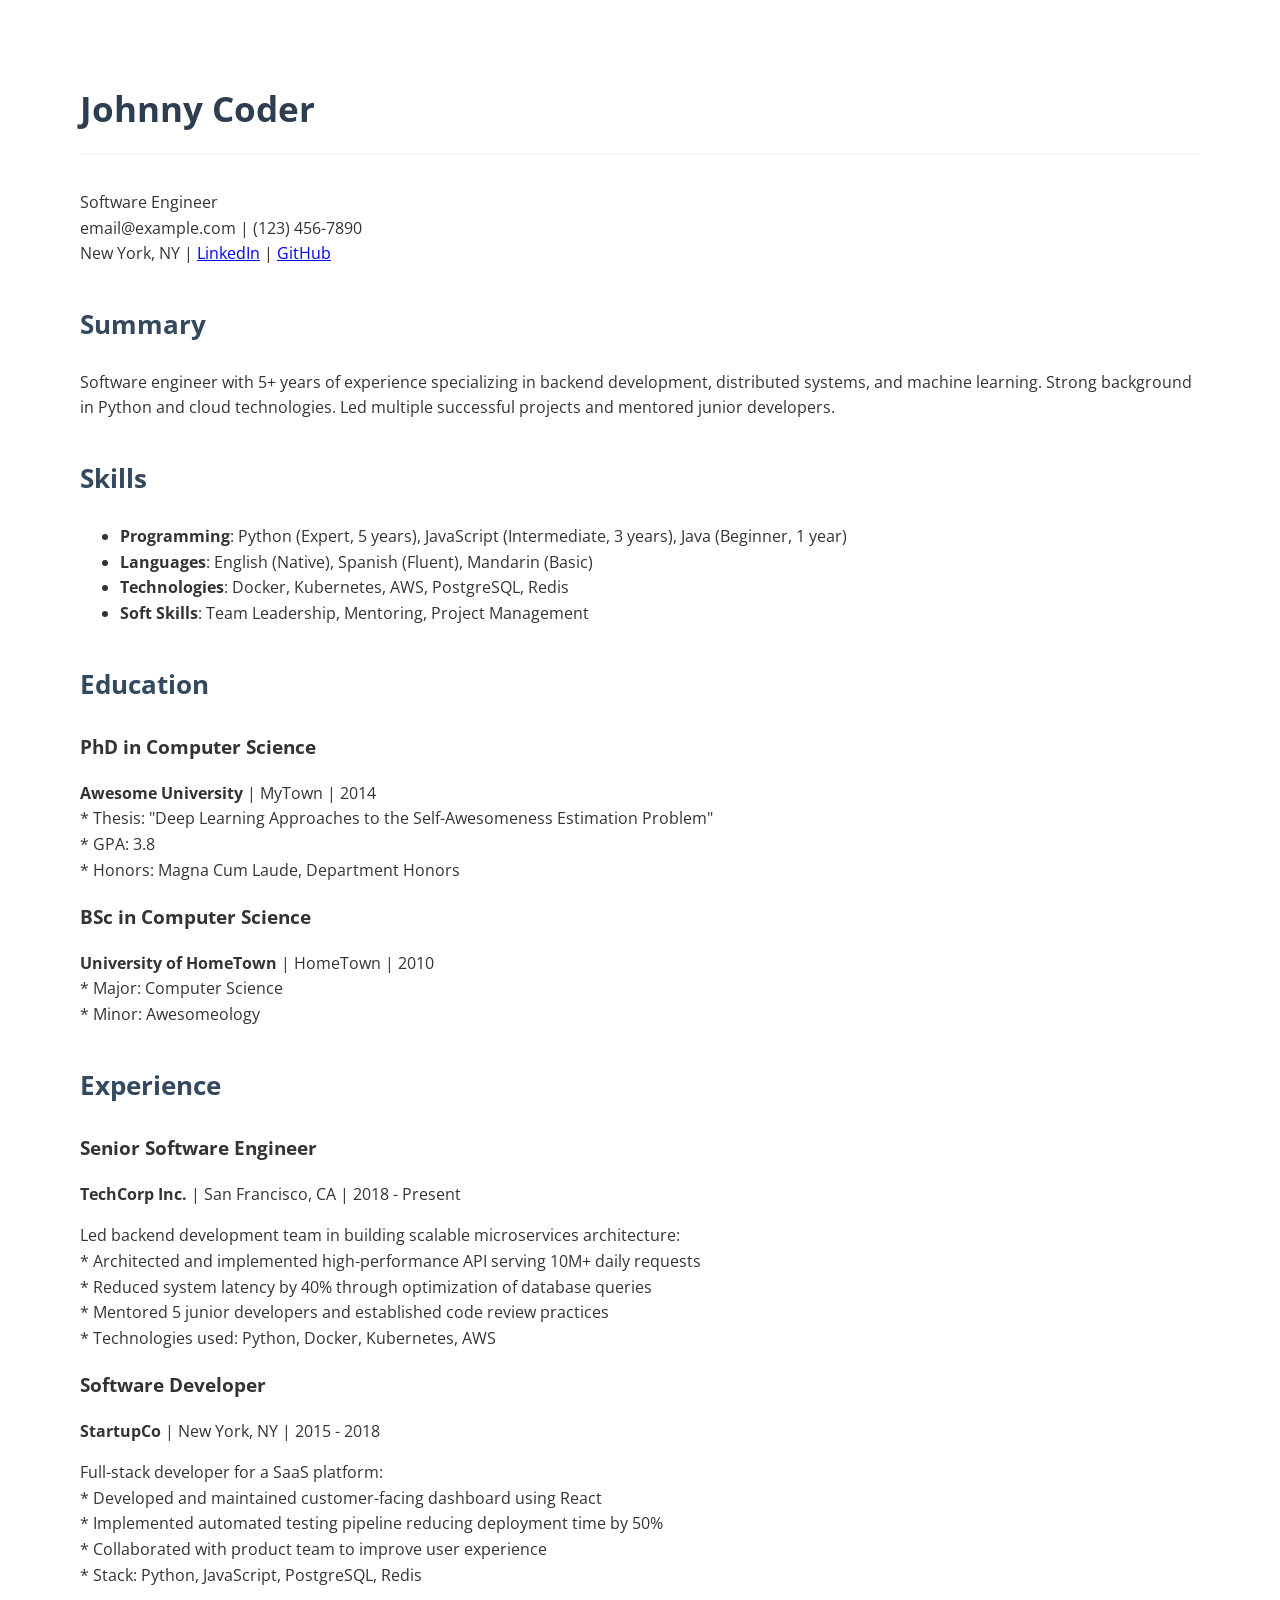
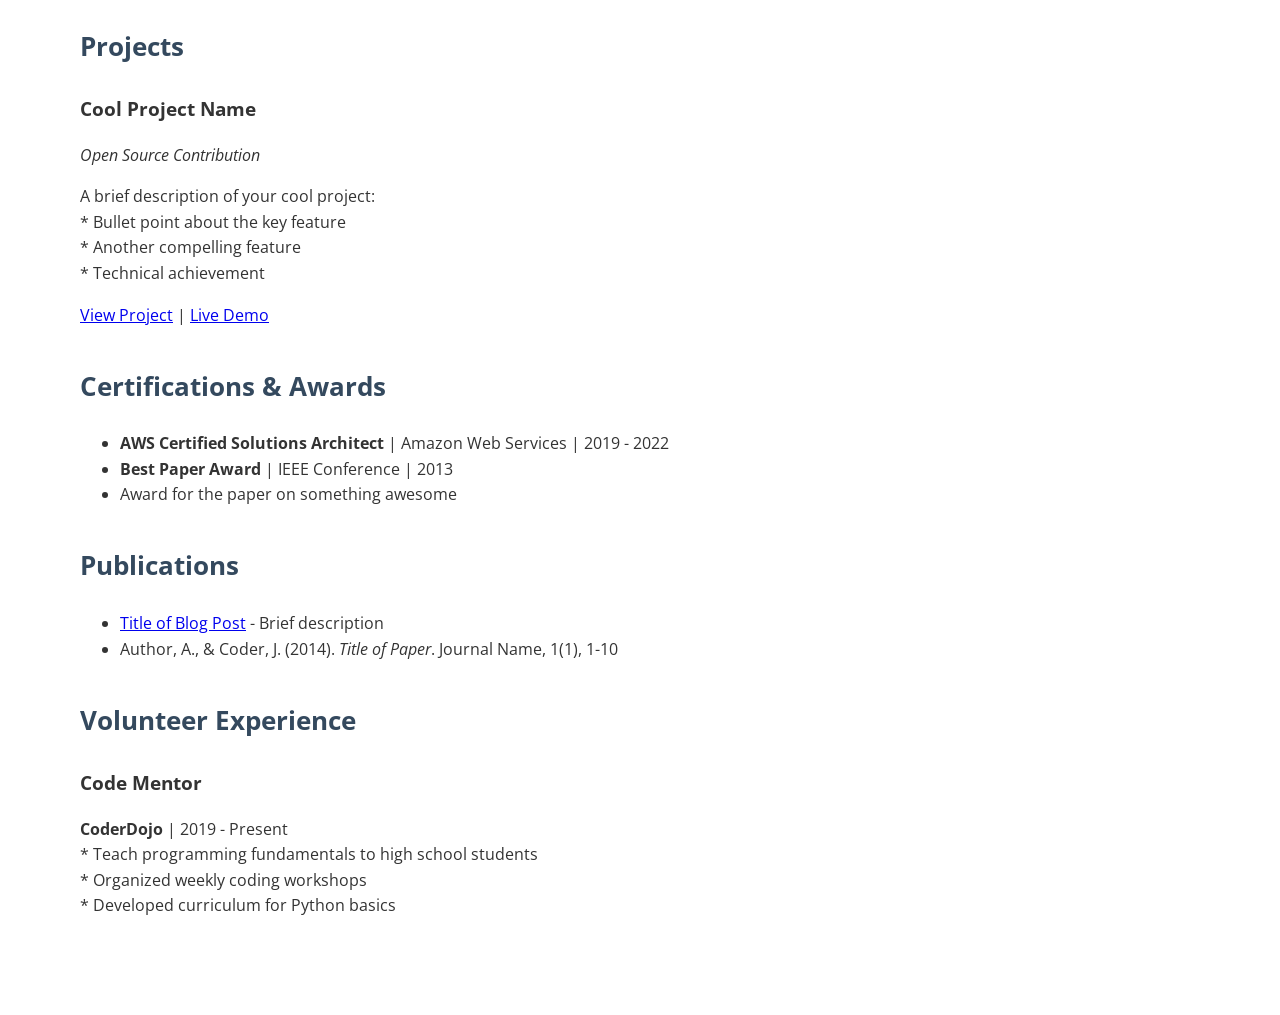
==== resume.html @ af40e11d "Create resume.html" ====
<!DOCTYPE html>
<html>
<head>
    <meta charset="utf-8">
    <style>@import url('https://fonts.googleapis.com/css2?family=Open+Sans:wght@400;600&display=swap');

body { 
    font-family: 'Open Sans', sans-serif;
    margin: 0;
    padding: 0;
    background: #ffffff;
    color: #333;
    line-height: 1.6;
    min-height: 100vh;
}

.rendered-content {
    background: #ffffff;
    padding: 40px;
}

.content-wrapper {
    font-family: 'Open Sans', sans-serif;
    color: #333;
    line-height: 1.6;
    max-width: 100%;
    padding: 40px;
    min-height: 100vh;
}

.content-wrapper h1 {
    // ...existing h1 styles...
}

h1 {
    color: #2c3e50;
    font-size: 2.2em;
    margin: 0 0 1em 0;
    padding-bottom: 0.5em;
    border-bottom: 1px solid #eee;
}

h2 {
    color: #34495e;
    font-size: 1.6em;
    margin: 1.5em 0 0.5em 0;
    padding-bottom: 0.3em;
}

section {
    margin: 30px 0;
    padding: 20px;
    background: #fafafa;
    border-left: 3px solid #2c3e50;
}

/* ...rest of the minimal styles... */</style>
</head>
<body><div class="rendered-content"><div class="content-wrapper"><h1>Johnny Coder</h1>
<p>Software Engineer<br />
email@example.com | (123) 456-7890<br />
New York, NY | <a href="https://linkedin.com/in/johndoe">LinkedIn</a> | <a href="https://github.com/johndoe">GitHub</a></p>
<h2>Summary</h2>
<p>Software engineer with 5+ years of experience specializing in backend development, distributed systems, and machine learning. Strong background in Python and cloud technologies. Led multiple successful projects and mentored junior developers.</p>
<h2>Skills</h2>
<ul>
<li><strong>Programming</strong>: Python (Expert, 5 years), JavaScript (Intermediate, 3 years), Java (Beginner, 1 year)</li>
<li><strong>Languages</strong>: English (Native), Spanish (Fluent), Mandarin (Basic)</li>
<li><strong>Technologies</strong>: Docker, Kubernetes, AWS, PostgreSQL, Redis</li>
<li><strong>Soft Skills</strong>: Team Leadership, Mentoring, Project Management</li>
</ul>
<h2>Education</h2>
<h3>PhD in Computer Science</h3>
<p><strong>Awesome University</strong> | MyTown | 2014<br />
* Thesis: "Deep Learning Approaches to the Self-Awesomeness Estimation Problem"<br />
* GPA: 3.8<br />
* Honors: Magna Cum Laude, Department Honors</p>
<h3>BSc in Computer Science</h3>
<p><strong>University of HomeTown</strong> | HomeTown | 2010<br />
* Major: Computer Science<br />
* Minor: Awesomeology</p>
<h2>Experience</h2>
<h3>Senior Software Engineer</h3>
<p><strong>TechCorp Inc.</strong> | San Francisco, CA | 2018 - Present</p>
<p>Led backend development team in building scalable microservices architecture:<br />
* Architected and implemented high-performance API serving 10M+ daily requests<br />
* Reduced system latency by 40% through optimization of database queries<br />
* Mentored 5 junior developers and established code review practices<br />
* Technologies used: Python, Docker, Kubernetes, AWS</p>
<h3>Software Developer</h3>
<p><strong>StartupCo</strong> | New York, NY | 2015 - 2018</p>
<p>Full-stack developer for a SaaS platform:<br />
* Developed and maintained customer-facing dashboard using React<br />
* Implemented automated testing pipeline reducing deployment time by 50%<br />
* Collaborated with product team to improve user experience<br />
* Stack: Python, JavaScript, PostgreSQL, Redis</p>
<h2>Projects</h2>
<h3>Cool Project Name</h3>
<p><em>Open Source Contribution</em></p>
<p>A brief description of your cool project:<br />
* Bullet point about the key feature<br />
* Another compelling feature<br />
* Technical achievement</p>
<p><a href="https://github.com/username/project">View Project</a> | <a href="https://demo.project.com">Live Demo</a></p>
<h2>Certifications &amp; Awards</h2>
<ul>
<li><strong>AWS Certified Solutions Architect</strong> | Amazon Web Services | 2019 - 2022</li>
<li><strong>Best Paper Award</strong> | IEEE Conference | 2013</li>
<li>Award for the paper on something awesome</li>
</ul>
<h2>Publications</h2>
<ul>
<li><a href="http://example.com/blog1">Title of Blog Post</a> - Brief description</li>
<li>Author, A., &amp; Coder, J. (2014). <em>Title of Paper</em>. Journal Name, 1(1), 1-10</li>
</ul>
<h2>Volunteer Experience</h2>
<h3>Code Mentor</h3>
<p><strong>CoderDojo</strong> | 2019 - Present<br />
* Teach programming fundamentals to high school students<br />
* Organized weekly coding workshops<br />
* Developed curriculum for Python basics</p></div></div></body>
</html>
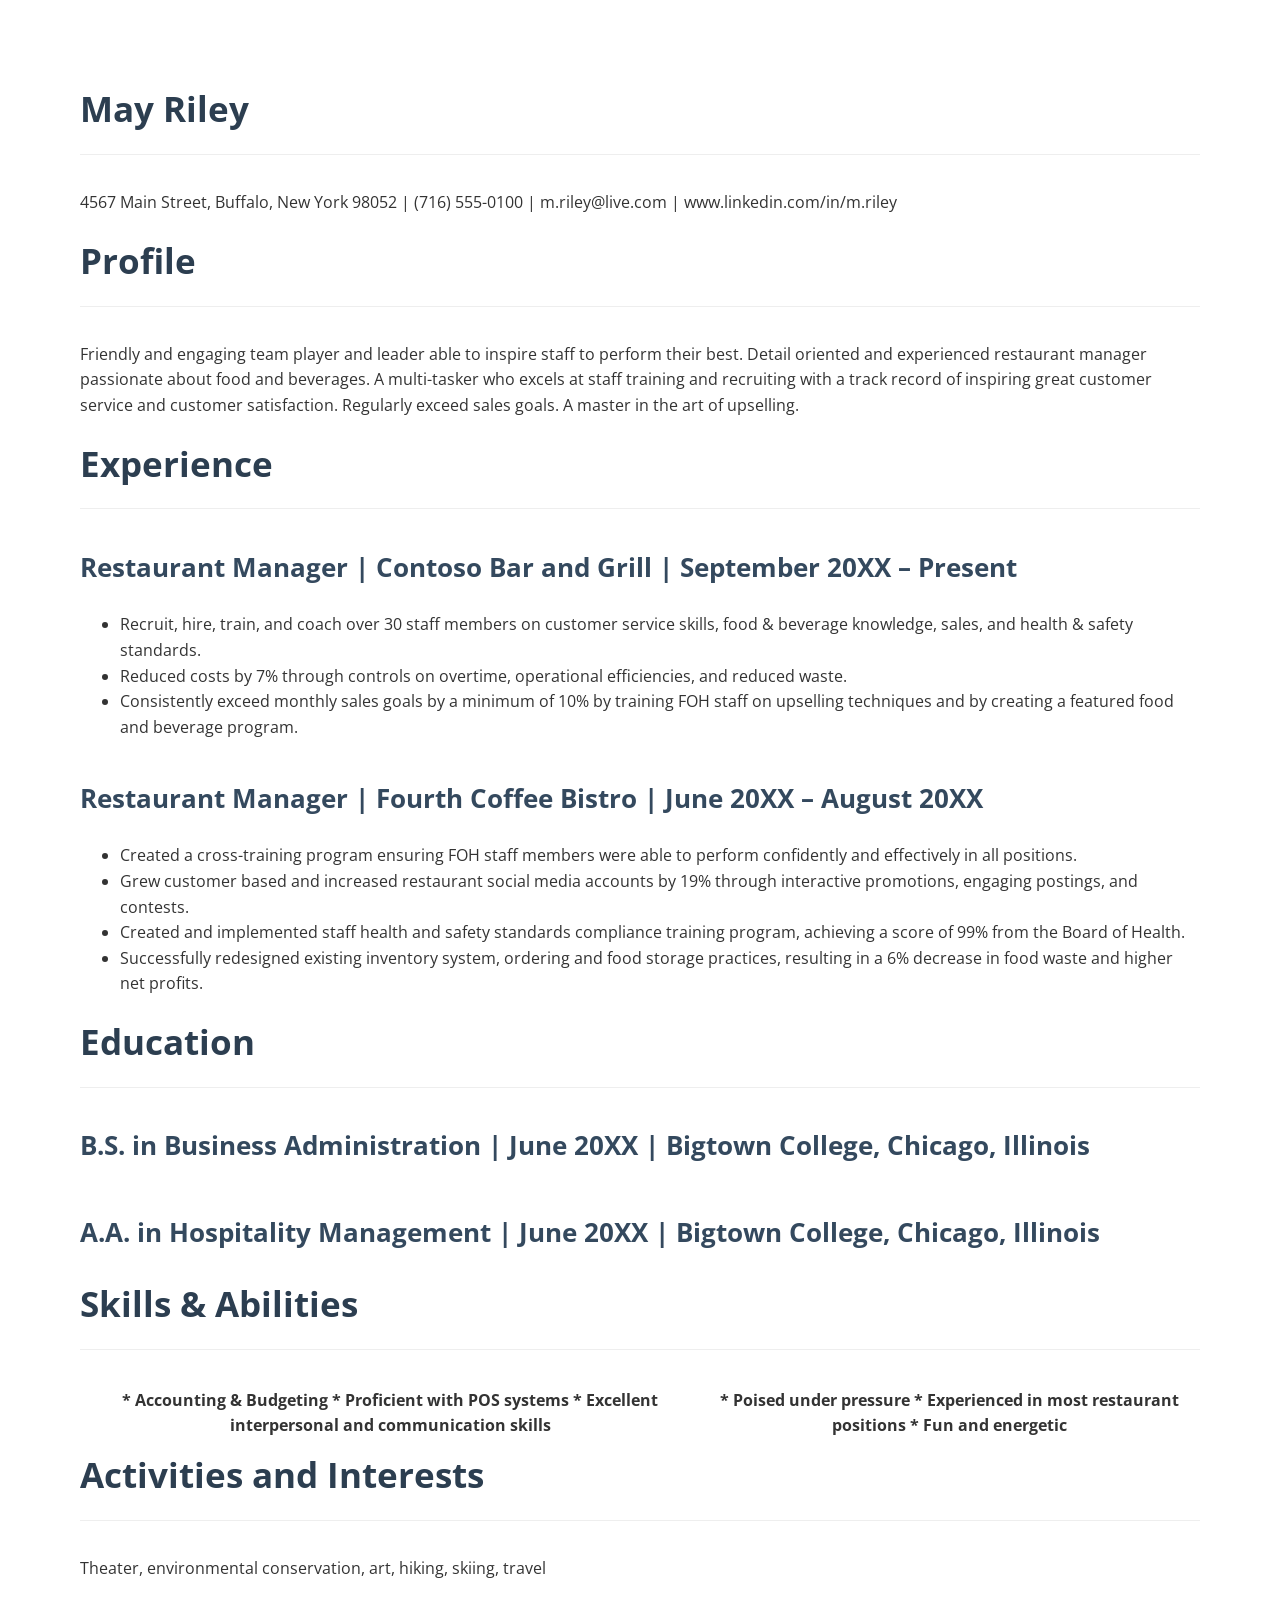
==== commit d4e9d0f9: "Update resume.html" ====
--- a/resume.html
+++ b/resume.html
@@ -56,67 +56,42 @@
 
 /* ...rest of the minimal styles... */</style>
 </head>
-<body><div class="rendered-content"><div class="content-wrapper"><h1>Johnny Coder</h1>
-<p>Software Engineer<br />
-email@example.com | (123) 456-7890<br />
-New York, NY | <a href="https://linkedin.com/in/johndoe">LinkedIn</a> | <a href="https://github.com/johndoe">GitHub</a></p>
-<h2>Summary</h2>
-<p>Software engineer with 5+ years of experience specializing in backend development, distributed systems, and machine learning. Strong background in Python and cloud technologies. Led multiple successful projects and mentored junior developers.</p>
-<h2>Skills</h2>
+<body><div class="rendered-content"><div class="content-wrapper"><h1>May Riley</h1>
+<p>4567 Main Street, Buffalo, New York 98052 | (716) 555-0100 | m.riley@live.com | www.linkedin.com/in/m.riley</p>
+<h1>Profile</h1>
+<p>Friendly and engaging team player and leader able to inspire staff to perform their best. Detail oriented and experienced restaurant manager passionate about food and beverages. A multi-tasker who excels at staff training and recruiting with a track record of inspiring great customer service and customer satisfaction. Regularly exceed sales goals. A master in the art of upselling.</p>
+<h1>Experience</h1>
+<h2>Restaurant Manager | Contoso Bar and Grill | September 20XX – Present</h2>
 <ul>
-<li><strong>Programming</strong>: Python (Expert, 5 years), JavaScript (Intermediate, 3 years), Java (Beginner, 1 year)</li>
-<li><strong>Languages</strong>: English (Native), Spanish (Fluent), Mandarin (Basic)</li>
-<li><strong>Technologies</strong>: Docker, Kubernetes, AWS, PostgreSQL, Redis</li>
-<li><strong>Soft Skills</strong>: Team Leadership, Mentoring, Project Management</li>
+<li>Recruit, hire, train, and coach over 30 staff members on customer service skills, food &amp; beverage knowledge, sales, and health &amp; safety standards.</li>
+<li>Reduced costs by 7% through controls on overtime, operational efficiencies, and reduced waste.</li>
+<li>Consistently exceed monthly sales goals by a minimum of 10% by training FOH staff on upselling techniques and by creating a featured food and beverage program.</li>
 </ul>
-<h2>Education</h2>
-<h3>PhD in Computer Science</h3>
-<p><strong>Awesome University</strong> | MyTown | 2014<br />
-* Thesis: "Deep Learning Approaches to the Self-Awesomeness Estimation Problem"<br />
-* GPA: 3.8<br />
-* Honors: Magna Cum Laude, Department Honors</p>
-<h3>BSc in Computer Science</h3>
-<p><strong>University of HomeTown</strong> | HomeTown | 2010<br />
-* Major: Computer Science<br />
-* Minor: Awesomeology</p>
-<h2>Experience</h2>
-<h3>Senior Software Engineer</h3>
-<p><strong>TechCorp Inc.</strong> | San Francisco, CA | 2018 - Present</p>
-<p>Led backend development team in building scalable microservices architecture:<br />
-* Architected and implemented high-performance API serving 10M+ daily requests<br />
-* Reduced system latency by 40% through optimization of database queries<br />
-* Mentored 5 junior developers and established code review practices<br />
-* Technologies used: Python, Docker, Kubernetes, AWS</p>
-<h3>Software Developer</h3>
-<p><strong>StartupCo</strong> | New York, NY | 2015 - 2018</p>
-<p>Full-stack developer for a SaaS platform:<br />
-* Developed and maintained customer-facing dashboard using React<br />
-* Implemented automated testing pipeline reducing deployment time by 50%<br />
-* Collaborated with product team to improve user experience<br />
-* Stack: Python, JavaScript, PostgreSQL, Redis</p>
-<h2>Projects</h2>
-<h3>Cool Project Name</h3>
-<p><em>Open Source Contribution</em></p>
-<p>A brief description of your cool project:<br />
-* Bullet point about the key feature<br />
-* Another compelling feature<br />
-* Technical achievement</p>
-<p><a href="https://github.com/username/project">View Project</a> | <a href="https://demo.project.com">Live Demo</a></p>
-<h2>Certifications &amp; Awards</h2>
+<h2>Restaurant Manager | Fourth Coffee Bistro | June 20XX – August 20XX</h2>
 <ul>
-<li><strong>AWS Certified Solutions Architect</strong> | Amazon Web Services | 2019 - 2022</li>
-<li><strong>Best Paper Award</strong> | IEEE Conference | 2013</li>
-<li>Award for the paper on something awesome</li>
+<li>Created a cross-training program ensuring FOH staff members were able to perform confidently and effectively in all positions.</li>
+<li>Grew customer based and increased restaurant social media accounts by 19% through interactive promotions, engaging postings, and contests.</li>
+<li>Created and implemented staff health and safety standards compliance training program, achieving a score of 99% from the Board of Health.</li>
+<li>Successfully redesigned existing inventory system, ordering and food storage practices, resulting in a 6% decrease in food waste and higher net profits.</li>
 </ul>
-<h2>Publications</h2>
-<ul>
-<li><a href="http://example.com/blog1">Title of Blog Post</a> - Brief description</li>
-<li>Author, A., &amp; Coder, J. (2014). <em>Title of Paper</em>. Journal Name, 1(1), 1-10</li>
-</ul>
-<h2>Volunteer Experience</h2>
-<h3>Code Mentor</h3>
-<p><strong>CoderDojo</strong> | 2019 - Present<br />
-* Teach programming fundamentals to high school students<br />
-* Organized weekly coding workshops<br />
-* Developed curriculum for Python basics</p></div></div></body>
+<h1>Education</h1>
+<h2>B.S. in Business Administration | June 20XX | Bigtown College, Chicago, Illinois</h2>
+<h2>A.A. in Hospitality Management | June 20XX | Bigtown College, Chicago, Illinois</h2>
+<h1>Skills &amp; Abilities</h1>
+<table>
+<thead>
+<tr>
+<th>* Accounting &amp; Budgeting * Proficient with POS systems * Excellent interpersonal and communication skills</th>
+<th>* Poised under pressure * Experienced in most restaurant positions * Fun and energetic</th>
+</tr>
+</thead>
+<tbody>
+<tr>
+<td></td>
+<td></td>
+</tr>
+</tbody>
+</table>
+<h1>Activities and Interests</h1>
+<p>Theater, environmental conservation, art, hiking, skiing, travel</p></div></div></body>
 </html>
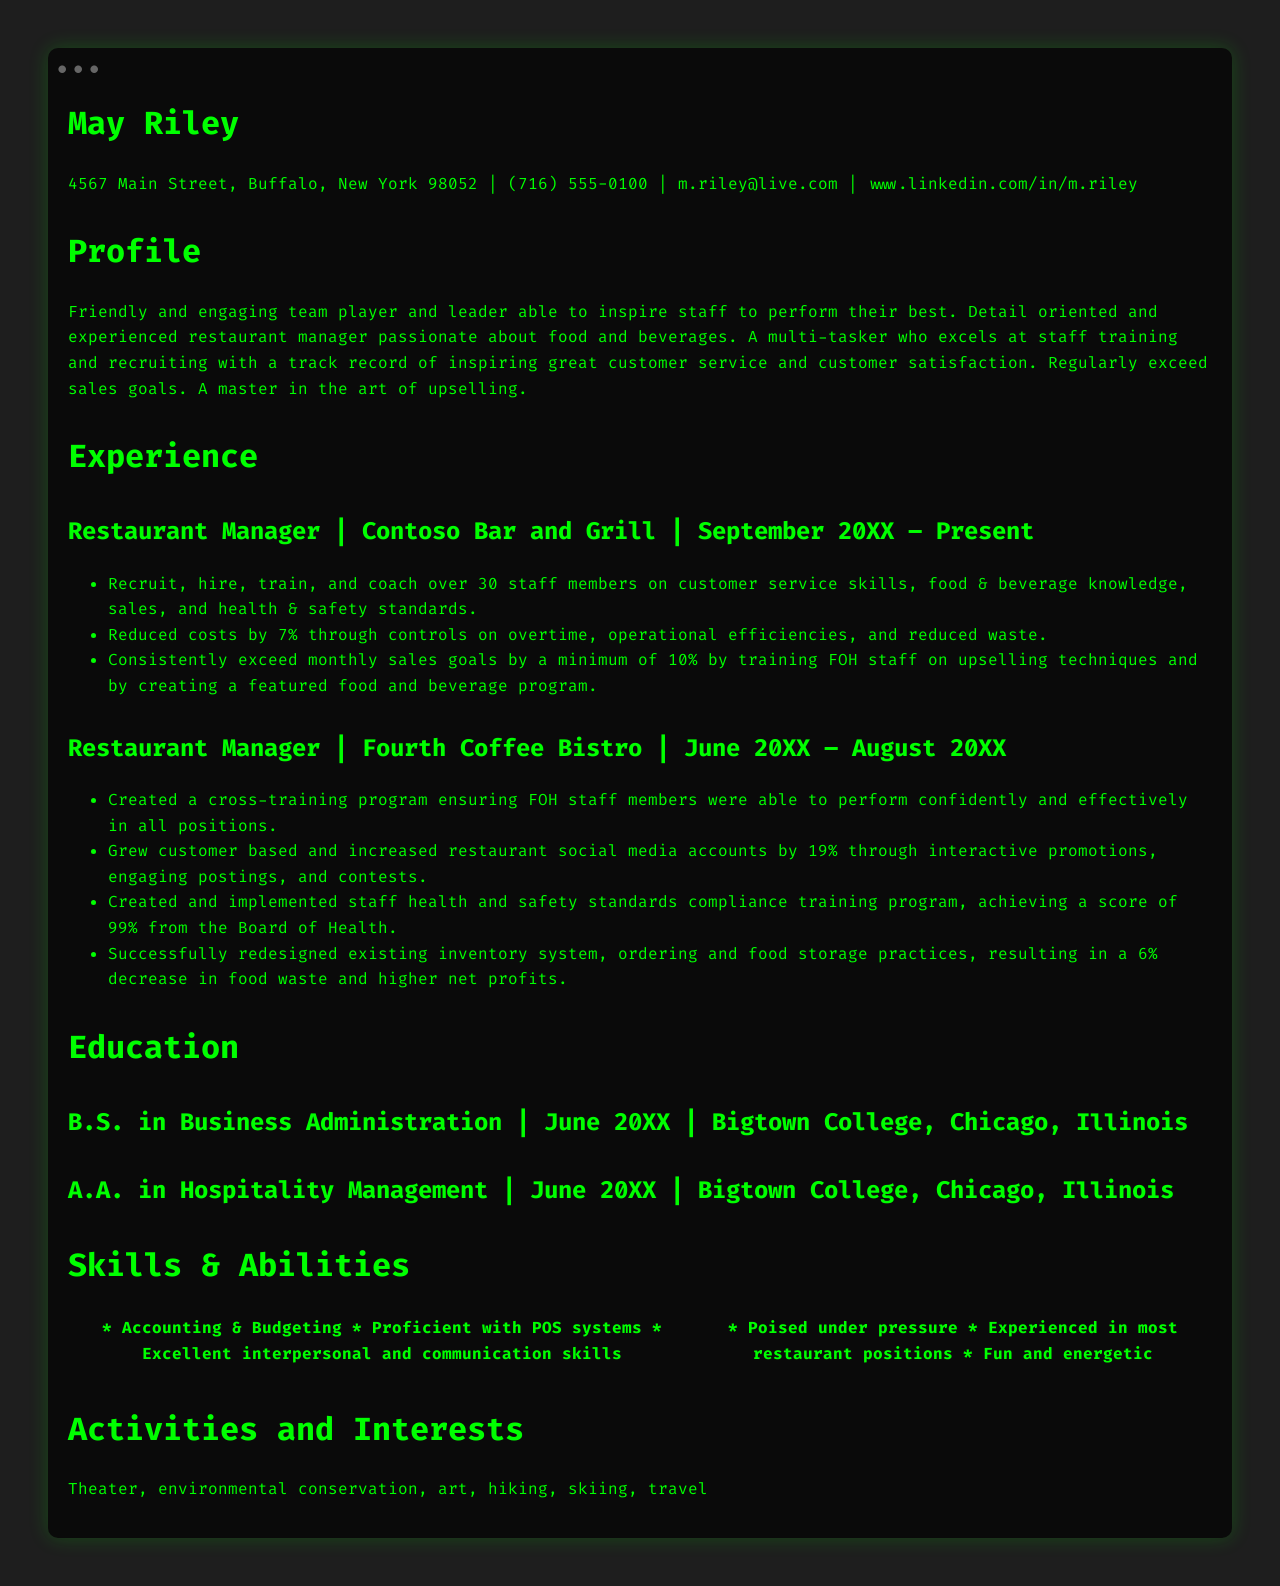
==== commit 4b151270: "Update resume.html" ====
--- a/resume.html
+++ b/resume.html
@@ -2,61 +2,70 @@
 <html>
 <head>
     <meta charset="utf-8">
-    <style>@import url('https://fonts.googleapis.com/css2?family=Open+Sans:wght@400;600&display=swap');
+    <style>@import url('https://fonts.googleapis.com/css2?family=Fira+Code:wght@400;600&display=swap');
 
 body { 
-    font-family: 'Open Sans', sans-serif;
-    margin: 0;
-    padding: 0;
-    background: #ffffff;
-    color: #333;
+    background: #1e1e1e;
+    color: #00ff00;
+    font-family: 'Fira Code', monospace;
+    padding: 20px;
     line-height: 1.6;
-    min-height: 100vh;
 }
 
 .rendered-content {
-    background: #ffffff;
-    padding: 40px;
+    background: #1e1e1e;
+    min-height: 100vh;
+    padding: 20px;
 }
 
-.content-wrapper {
-    font-family: 'Open Sans', sans-serif;
-    color: #333;
+.terminal {
+    background: #0a0a0a;
+    border-radius: 10px;
+    padding: 20px;
+    box-shadow: 0 0 20px rgba(0,255,0,0.2);
+    position: relative;
+    color: #00ff00;
+    font-family: 'Fira Code', monospace;
     line-height: 1.6;
-    max-width: 100%;
-    padding: 40px;
-    min-height: 100vh;
 }
 
-.content-wrapper h1 {
-    // ...existing h1 styles...
+.terminal::before {
+    content: '● ● ●';
+    position: absolute;
+    top: 0;
+    left: 0;
+    padding: 10px;
+    color: #666;
+    font-size: 14px;
 }
 
-h1 {
-    color: #2c3e50;
-    font-size: 2.2em;
-    margin: 0 0 1em 0;
-    padding-bottom: 0.5em;
-    border-bottom: 1px solid #eee;
+.terminal h1, 
+.terminal h2, 
+.terminal h3 { 
+    color: #0f0; 
+    margin-top: 30px; 
 }
 
-h2 {
-    color: #34495e;
-    font-size: 1.6em;
-    margin: 1.5em 0 0.5em 0;
-    padding-bottom: 0.3em;
+.terminal p { 
+    opacity: 0;
+    animation: typing 1s ease-in-out forwards;
+    animation-delay: calc(var(--delay) * 100ms);
 }
 
-section {
-    margin: 30px 0;
-    padding: 20px;
-    background: #fafafa;
-    border-left: 3px solid #2c3e50;
+code { 
+    display: block;
+    background: #2d2d2d;
+    padding: 15px;
+    border-left: 3px solid #0f0;
+    margin: 10px 0;
 }
 
-/* ...rest of the minimal styles... */</style>
+@keyframes typing {
+    from { opacity: 0; transform: translateY(10px); }
+    to { opacity: 1; transform: translateY(0); }
+}</style>
 </head>
-<body><div class="rendered-content"><div class="content-wrapper"><h1>May Riley</h1>
+<body><div class="rendered-content"><div class="terminal"><h1>May Riley</h1>
 <p>4567 Main Street, Buffalo, New York 98052 | (716) 555-0100 | m.riley@live.com | www.linkedin.com/in/m.riley</p>
 <h1>Profile</h1>
 <p>Friendly and engaging team player and leader able to inspire staff to perform their best. Detail oriented and experienced restaurant manager passionate about food and beverages. A multi-tasker who excels at staff training and recruiting with a track record of inspiring great customer service and customer satisfaction. Regularly exceed sales goals. A master in the art of upselling.</p>
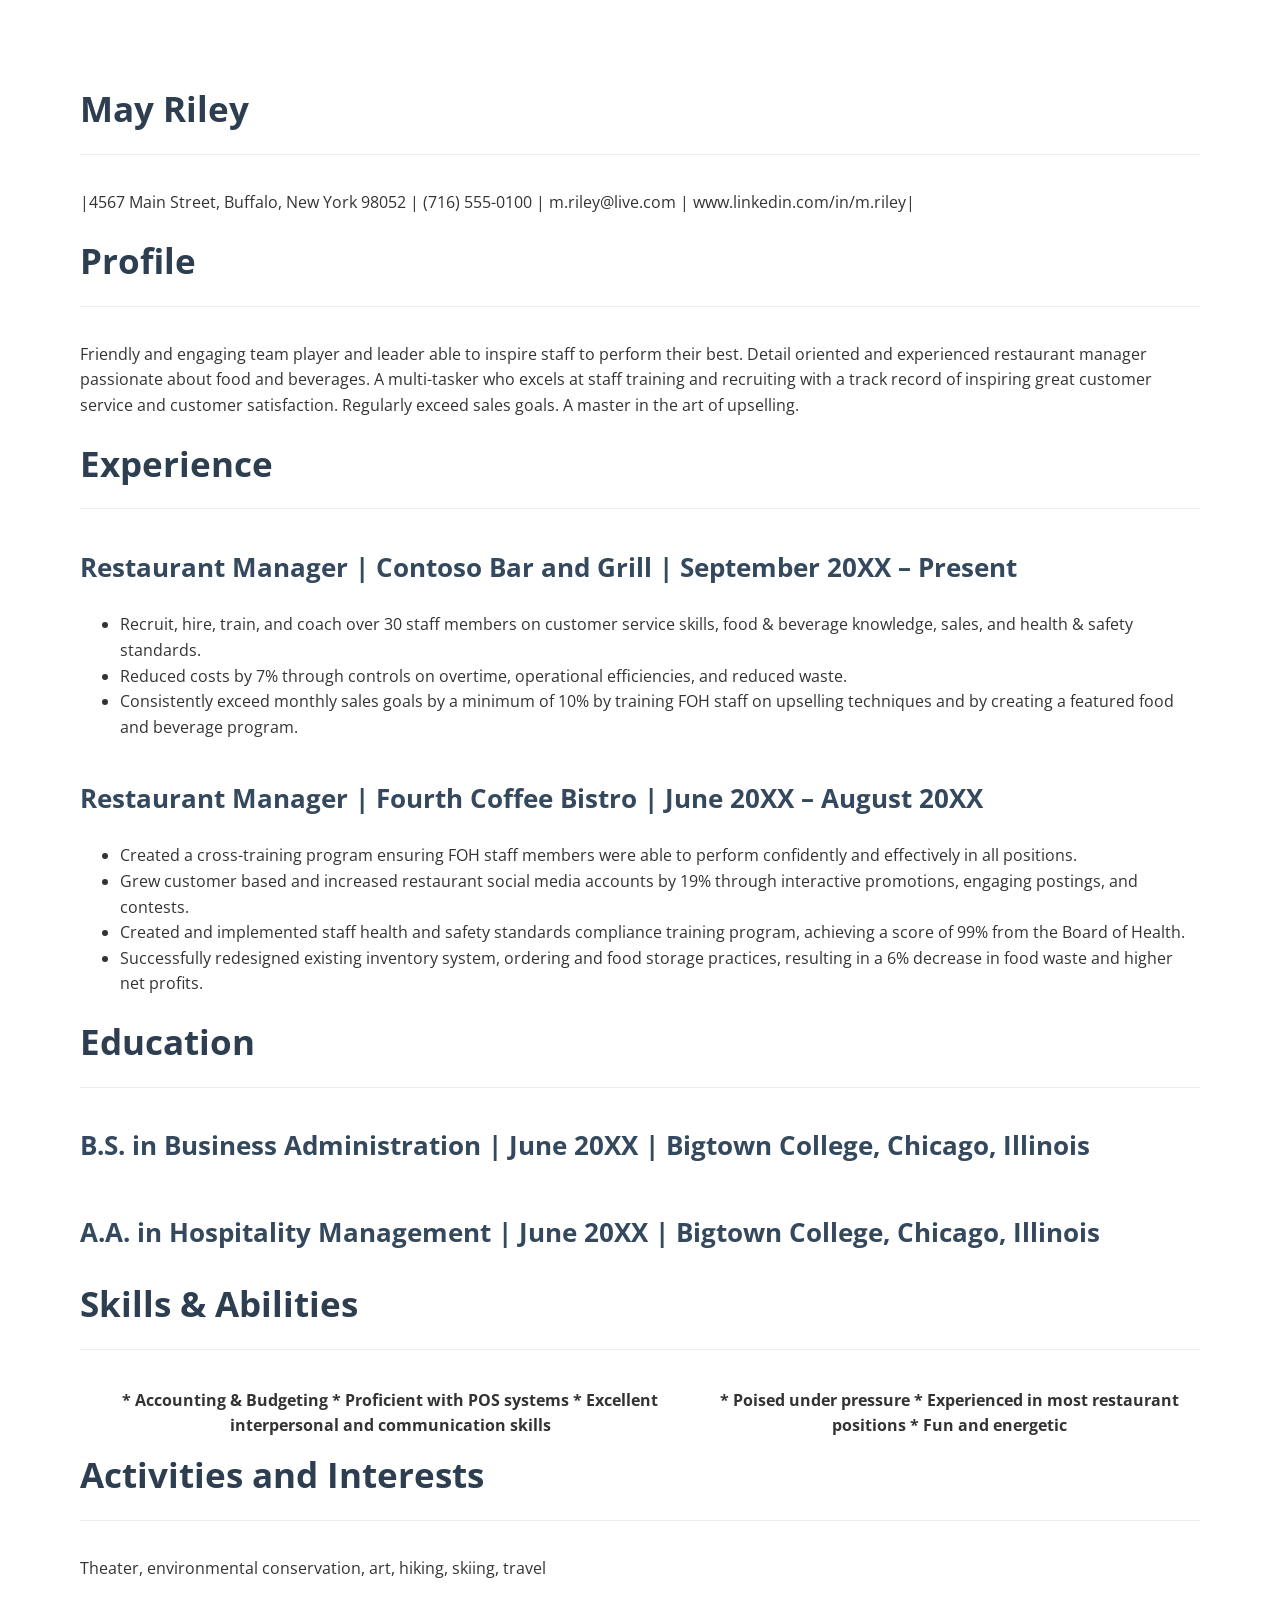
==== commit c5e0eff2: "Update resume.html" ====
--- a/resume.html
+++ b/resume.html
@@ -2,71 +2,62 @@
 <html>
 <head>
     <meta charset="utf-8">
-    <style>@import url('https://fonts.googleapis.com/css2?family=Fira+Code:wght@400;600&display=swap');
+    <style>@import url('https://fonts.googleapis.com/css2?family=Open+Sans:wght@400;600&display=swap');
 
 body { 
-    background: #1e1e1e;
-    color: #00ff00;
-    font-family: 'Fira Code', monospace;
-    padding: 20px;
+    font-family: 'Open Sans', sans-serif;
+    margin: 0;
+    padding: 0;
+    background: #ffffff;
+    color: #333;
     line-height: 1.6;
+    min-height: 100vh;
 }
 
 .rendered-content {
-    background: #1e1e1e;
-    min-height: 100vh;
-    padding: 20px;
+    background: #ffffff;
+    padding: 40px;
 }
 
-.terminal {
-    background: #0a0a0a;
-    border-radius: 10px;
-    padding: 20px;
-    box-shadow: 0 0 20px rgba(0,255,0,0.2);
-    position: relative;
-    color: #00ff00;
-    font-family: 'Fira Code', monospace;
+.content-wrapper {
+    font-family: 'Open Sans', sans-serif;
+    color: #333;
     line-height: 1.6;
+    max-width: 100%;
+    padding: 40px;
+    min-height: 100vh;
 }
 
-.terminal::before {
-    content: '● ● ●';
-    position: absolute;
-    top: 0;
-    left: 0;
-    padding: 10px;
-    color: #666;
-    font-size: 14px;
+.content-wrapper h1 {
+    // ...existing h1 styles...
 }
 
-.terminal h1, 
-.terminal h2, 
-.terminal h3 { 
-    color: #0f0; 
-    margin-top: 30px; 
+h1 {
+    color: #2c3e50;
+    font-size: 2.2em;
+    margin: 0 0 1em 0;
+    padding-bottom: 0.5em;
+    border-bottom: 1px solid #eee;
 }
 
-.terminal p { 
-    opacity: 0;
-    animation: typing 1s ease-in-out forwards;
-    animation-delay: calc(var(--delay) * 100ms);
+h2 {
+    color: #34495e;
+    font-size: 1.6em;
+    margin: 1.5em 0 0.5em 0;
+    padding-bottom: 0.3em;
 }
 
-code { 
-    display: block;
-    background: #2d2d2d;
-    padding: 15px;
-    border-left: 3px solid #0f0;
-    margin: 10px 0;
+section {
+    margin: 30px 0;
+    padding: 20px;
+    background: #fafafa;
+    border-left: 3px solid #2c3e50;
 }
 
-@keyframes typing {
-    from { opacity: 0; transform: translateY(10px); }
-    to { opacity: 1; transform: translateY(0); }
-}</style>
+/* ...rest of the minimal styles... */</style>
 </head>
-<body><div class="rendered-content"><div class="terminal"><h1>May Riley</h1>
-<p>4567 Main Street, Buffalo, New York 98052 | (716) 555-0100 | m.riley@live.com | www.linkedin.com/in/m.riley</p>
+<body><div class="rendered-content"><div class="content-wrapper"><h1>May Riley</h1>
+<p>|4567 Main Street, Buffalo, New York 98052 | (716) 555-0100 | m.riley@live.com | www.linkedin.com/in/m.riley|</p>
 <h1>Profile</h1>
 <p>Friendly and engaging team player and leader able to inspire staff to perform their best. Detail oriented and experienced restaurant manager passionate about food and beverages. A multi-tasker who excels at staff training and recruiting with a track record of inspiring great customer service and customer satisfaction. Regularly exceed sales goals. A master in the art of upselling.</p>
 <h1>Experience</h1>
